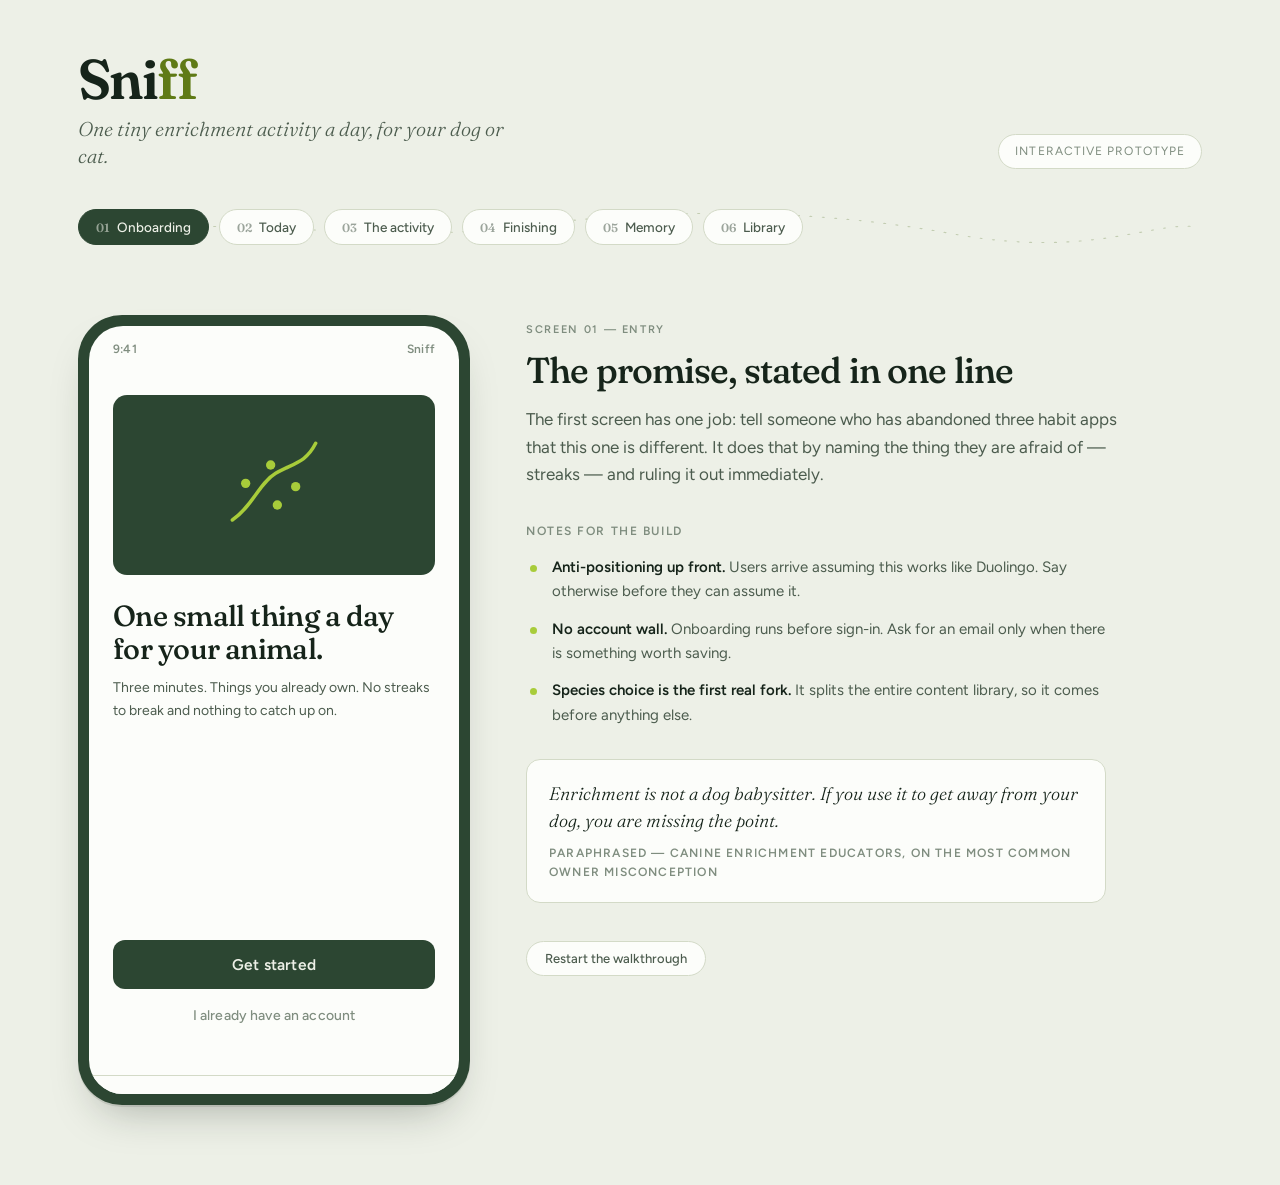
==== sniff-prototype.html @ e91b2e1d "Add product brief and interactive prototype" ====
<!DOCTYPE html>
<html lang="en">
<head>
<meta charset="utf-8">
<meta name="viewport" content="width=device-width, initial-scale=1">
<title>Sniff — interactive prototype</title>
<link rel="preconnect" href="https://fonts.googleapis.com">
<link rel="preconnect" href="https://fonts.gstatic.com" crossorigin>
<link href="https://fonts.googleapis.com/css2?family=Fraunces:opsz,wght@9..144,300..700&family=Figtree:wght@400;500;600&display=swap" rel="stylesheet">
<style>
:root{
  --paper:#EDF0E7;
  --paper-deep:#E3E8D9;
  --card:#FCFDFA;
  --ink:#16241A;
  --ink-soft:#4C5C4E;
  --ink-faint:#7F8D7F;
  --line:#D3DAC7;
  --moss:#2C4632;
  --grass:#A8CC3A;
  --grass-deep:#5F7A16;
  --ochre:#E0A03A;
  --ochre-pale:#F7ECD4;
  --ochre-deep:#7A5410;
  --clay:#C4643C;
  --r:14px;
  --display:"Fraunces",Georgia,"Times New Roman",serif;
  --body:"Figtree",-apple-system,BlinkMacSystemFont,"Segoe UI",system-ui,sans-serif;
}
*{box-sizing:border-box;margin:0;padding:0}
html{-webkit-text-size-adjust:100%}
body{
  background:var(--paper);
  color:var(--ink);
  font-family:var(--body);
  font-size:16px;
  line-height:1.6;
  -webkit-font-smoothing:antialiased;
}
:focus-visible{outline:2px solid var(--grass-deep);outline-offset:3px;border-radius:4px}
button{font-family:inherit;font-size:inherit;color:inherit;border:none;background:none;cursor:pointer}
input{font-family:inherit;font-size:inherit;color:inherit}
.wrap{max-width:1180px;margin:0 auto;padding:0 28px}

/* ---------- masthead ---------- */
.mast{padding:52px 0 30px}
.mast-row{display:flex;align-items:flex-end;justify-content:space-between;gap:32px;flex-wrap:wrap}
.brand{font-family:var(--display);font-size:56px;font-weight:600;letter-spacing:-.028em;line-height:.95;font-variation-settings:"SOFT" 60,"WONK" 1}
.brand em{font-style:normal;color:var(--grass-deep)}
.tag{font-family:var(--display);font-size:20px;font-weight:300;font-style:italic;color:var(--ink-soft);margin-top:10px;max-width:34ch;line-height:1.35}
.stamp{border:1px solid var(--line);border-radius:999px;padding:7px 16px;font-size:12px;letter-spacing:.09em;text-transform:uppercase;color:var(--ink-faint);white-space:nowrap;background:var(--card)}

/* ---------- scent trail nav ---------- */
.trail{position:relative;margin:34px 0 40px;padding-top:6px}
.trail-svg{position:absolute;inset:0;width:100%;height:100%;pointer-events:none;overflow:visible}
.trail-btns{position:relative;display:flex;gap:10px;flex-wrap:wrap}
.tbtn{
  background:var(--card);border:1px solid var(--line);border-radius:999px;
  padding:9px 17px;font-size:13.5px;font-weight:500;color:var(--ink-soft);
  transition:background .16s,border-color .16s,color .16s;
}
.tbtn:hover{border-color:var(--grass-deep);color:var(--ink)}
.tbtn[aria-current="true"]{background:var(--moss);border-color:var(--moss);color:var(--paper)}
.tbtn span{font-family:var(--display);font-size:12px;opacity:.55;margin-right:7px;font-weight:600}

/* ---------- stage ---------- */
.stage{display:grid;grid-template-columns:392px minmax(0,1fr);gap:56px;align-items:start;padding-bottom:80px}

/* ---------- phone ---------- */
.phone-col{position:sticky;top:28px}
.phone{
  width:392px;height:790px;background:var(--moss);border-radius:44px;padding:11px;
  box-shadow:0 2px 0 rgba(22,36,26,.10),0 22px 44px -20px rgba(22,36,26,.34);
}
.glass{
  width:100%;height:100%;background:var(--card);border-radius:34px;overflow:hidden;
  display:flex;flex-direction:column;position:relative;
}
.status{
  flex:0 0 auto;display:flex;justify-content:space-between;align-items:center;
  padding:14px 24px 4px;font-size:12px;font-weight:600;color:var(--ink-faint);letter-spacing:.02em;
}
.screen{flex:1 1 auto;overflow-y:auto;overflow-x:hidden;display:flex;flex-direction:column;padding:12px 24px 20px}
.screen::-webkit-scrollbar{width:0}
.nav{
  flex:0 0 auto;display:flex;border-top:1px solid var(--line);background:var(--card);
  padding:9px 10px calc(9px + env(safe-area-inset-bottom));
}
.nav button{flex:1;display:flex;flex-direction:column;align-items:center;gap:4px;padding:5px 0;font-size:10.5px;font-weight:500;color:var(--ink-faint);letter-spacing:.02em}
.nav button[aria-current="true"]{color:var(--ink)}
.nav svg{width:21px;height:21px;stroke:currentColor;fill:none;stroke-width:1.6;stroke-linecap:round;stroke-linejoin:round}

/* ---------- in-app type ---------- */
.eyebrow{font-size:10.5px;letter-spacing:.15em;text-transform:uppercase;color:var(--ink-faint);font-weight:600}
.h-lg{font-family:var(--display);font-size:29px;font-weight:500;letter-spacing:-.02em;line-height:1.14;font-variation-settings:"SOFT" 50,"WONK" 1}
.h-md{font-family:var(--display);font-size:23px;font-weight:500;letter-spacing:-.015em;line-height:1.2;font-variation-settings:"SOFT" 50}
.body-sm{font-size:14px;line-height:1.62;color:var(--ink-soft)}
.body-xs{font-size:12.5px;line-height:1.55;color:var(--ink-faint)}

/* ---------- controls ---------- */
.btn{
  display:block;width:100%;text-align:center;background:var(--moss);color:var(--paper);
  border-radius:12px;padding:15px;font-size:15.5px;font-weight:600;letter-spacing:.01em;
  transition:transform .1s,opacity .16s;
}
.btn:hover{opacity:.9}
.btn:active{transform:scale(.985)}
.btn.ghost{background:transparent;color:var(--ink-faint);font-weight:500;font-size:14px;padding:11px}
.btn.ghost:hover{color:var(--ink)}
.btn:disabled{opacity:.32;cursor:not-allowed}
.btn.line{background:transparent;color:var(--ink);border:1px solid var(--line);font-weight:500}

.chip{
  border:1px solid var(--line);background:var(--card);border-radius:11px;
  padding:11px 14px;font-size:14px;font-weight:500;text-align:left;transition:all .14s;
}
.chip:hover{border-color:var(--ink-faint)}
.chip[aria-pressed="true"]{background:var(--moss);border-color:var(--moss);color:var(--paper)}
.chip.sm{padding:7px 13px;font-size:12.5px;border-radius:999px}
.grid2{display:grid;grid-template-columns:1fr 1fr;gap:9px}
.flow{display:flex;flex-wrap:wrap;gap:7px}
.field{
  width:100%;border:1px solid var(--line);background:var(--card);border-radius:11px;
  padding:14px;font-size:16px;font-weight:500;
}
.field:focus{outline:none;border-color:var(--grass-deep)}
.spacer{flex:1 1 auto;min-height:16px}

/* ---------- activity card ---------- */
.act-art{
  height:150px;border-radius:var(--r);display:flex;align-items:center;justify-content:center;
  background:var(--paper-deep);position:relative;overflow:hidden;
}
.act-art svg{width:96px;height:96px}
.mark{stroke:var(--grass-deep);fill:none;stroke-width:2.1;stroke-linecap:round;stroke-linejoin:round}
.mark-fill{fill:var(--grass-deep);stroke:none}
.meta{display:flex;flex-wrap:wrap;gap:6px}
.pill{
  font-size:11.5px;font-weight:500;padding:4px 10px;border-radius:999px;
  background:var(--paper-deep);color:var(--ink-soft);
}
.why{
  background:var(--ochre-pale);border-radius:12px;padding:13px 15px;
}
.why .eyebrow{color:var(--ochre-deep)}
.why p{font-size:13.5px;line-height:1.58;color:var(--ochre-deep);margin-top:5px}
.step{display:flex;gap:12px;align-items:flex-start}
.step-n{
  flex:0 0 auto;width:22px;height:22px;border-radius:50%;background:var(--paper-deep);
  font-size:11.5px;font-weight:600;display:flex;align-items:center;justify-content:center;
  color:var(--ink-soft);margin-top:1px;
}
.step p{font-size:14px;line-height:1.55}
.safety{display:flex;gap:9px;align-items:flex-start;font-size:12.5px;line-height:1.5;color:var(--clay)}
.safety svg{flex:0 0 auto;width:15px;height:15px;stroke:currentColor;fill:none;stroke-width:1.8;margin-top:3px}

/* ---------- pet header ---------- */
.pet-row{display:flex;align-items:center;gap:10px}
.avatar{
  width:34px;height:34px;border-radius:50%;background:var(--grass);
  display:flex;align-items:center;justify-content:center;
  font-family:var(--display);font-size:16px;font-weight:600;color:var(--moss);
}

/* ---------- memory scrapbook ---------- */
.book{display:grid;grid-template-columns:repeat(3,1fr);gap:9px}
.snap{
  aspect-ratio:1;border-radius:9px;padding:9px;display:flex;flex-direction:column;
  justify-content:space-between;background:var(--paper-deep);
}
.snap svg{width:26px;height:26px}
.snap .d{font-size:10px;font-weight:600;color:var(--ink-soft);letter-spacing:.02em}
.snap.photo{background:var(--grass);}
.snap.photo .d{color:var(--moss)}
.snap.photo .mark{stroke:var(--moss)}
.snap.photo .mark-fill{fill:var(--moss)}
.stat-row{display:flex;gap:9px}
.stat{flex:1;background:var(--paper-deep);border-radius:11px;padding:11px 13px}
.stat b{display:block;font-family:var(--display);font-size:25px;font-weight:600;line-height:1.1;letter-spacing:-.02em}
.stat span{font-size:11px;color:var(--ink-faint);font-weight:500}
.note{
  border-left:2px solid var(--grass);padding-left:12px;font-size:12.5px;
  line-height:1.55;color:var(--ink-faint);
}

/* ---------- library rows ---------- */
.row{display:flex;gap:12px;align-items:center;padding:11px 0;border-bottom:1px solid var(--line);width:100%;text-align:left}
.row:last-child{border-bottom:none}
.row-art{flex:0 0 auto;width:46px;height:46px;border-radius:10px;background:var(--paper-deep);display:flex;align-items:center;justify-content:center}
.row-art svg{width:26px;height:26px}
.row-b{min-width:0;flex:1}
.row-b p{font-size:14.5px;font-weight:500;line-height:1.3}
.row-b span{font-size:11.5px;color:var(--ink-faint)}
.heart{flex:0 0 auto;width:17px;height:17px;stroke:var(--ink-faint);fill:none;stroke-width:1.7}
.heart.on{stroke:var(--clay);fill:var(--clay)}

/* ---------- reaction ---------- */
.react{display:grid;grid-template-columns:1fr 1fr;gap:9px}
.react button{
  border:1px solid var(--line);border-radius:12px;padding:15px 10px;background:var(--card);
  font-size:13.5px;font-weight:500;transition:all .14s;
}
.react button:hover{border-color:var(--ink-faint)}
.photo-slot{
  height:118px;border:1px dashed var(--line);border-radius:12px;display:flex;
  flex-direction:column;align-items:center;justify-content:center;gap:6px;width:100%;
  color:var(--ink-faint);font-size:13px;font-weight:500;transition:all .14s;
}
.photo-slot:hover{border-color:var(--grass-deep);color:var(--ink-soft)}
.photo-slot.filled{background:var(--grass);border:none;color:var(--moss)}
.photo-slot svg{width:22px;height:22px;stroke:currentColor;fill:none;stroke-width:1.6}

/* ---------- annotation panel ---------- */
.panel{padding-top:6px}
.panel-kicker{font-size:11px;letter-spacing:.15em;text-transform:uppercase;color:var(--ink-faint);font-weight:600}
.panel h2{font-family:var(--display);font-size:36px;font-weight:500;letter-spacing:-.024em;line-height:1.1;margin:12px 0 16px;font-variation-settings:"SOFT" 50,"WONK" 1}
.panel .lede{font-size:17px;line-height:1.6;color:var(--ink-soft);max-width:56ch}
.panel h3{font-size:12px;letter-spacing:.13em;text-transform:uppercase;color:var(--ink-faint);font-weight:600;margin:34px 0 14px}
.pnotes{list-style:none;max-width:58ch}
.pnotes li{position:relative;padding-left:26px;margin-bottom:13px;font-size:15px;line-height:1.62;color:var(--ink-soft)}
.pnotes li::before{
  content:"";position:absolute;left:4px;top:10px;width:7px;height:7px;
  border-radius:50%;background:var(--grass);
}
.pnotes li b{font-weight:600;color:var(--ink)}
.callout{
  background:var(--card);border:1px solid var(--line);border-radius:var(--r);
  padding:20px 22px;margin-top:32px;max-width:58ch;
}
.callout p{font-family:var(--display);font-size:18px;font-weight:300;font-style:italic;line-height:1.5;color:var(--ink)}
.callout cite{display:block;margin-top:10px;font-family:var(--body);font-style:normal;font-size:12px;letter-spacing:.1em;text-transform:uppercase;color:var(--ink-faint);font-weight:600}
.reset{margin-top:38px}
.reset button{border:1px solid var(--line);border-radius:999px;padding:9px 18px;font-size:13px;font-weight:500;color:var(--ink-soft);background:var(--card)}
.reset button:hover{border-color:var(--ink-faint);color:var(--ink)}

@media (max-width:980px){
  .stage{grid-template-columns:1fr;gap:44px}
  .phone-col{position:static;display:flex;justify-content:center}
  .brand{font-size:44px}
  .panel h2{font-size:29px}
}
@media (max-width:440px){
  .wrap{padding:0 16px}
  .phone{width:100%;max-width:392px;height:740px}
}
@media (prefers-reduced-motion:reduce){
  *{transition:none!important;animation:none!important}
}
</style>
</head>
<body>

<div class="wrap">

  <header class="mast">
    <div class="mast-row">
      <div>
        <div class="brand">Sni<em>ff</em></div>
        <p class="tag">One tiny enrichment activity a day, for your dog or cat.</p>
      </div>
      <div class="stamp">Interactive prototype</div>
    </div>

    <nav class="trail" aria-label="Walkthrough sections">
      <svg class="trail-svg" viewBox="0 0 900 60" preserveAspectRatio="none" aria-hidden="true">
        <path d="M10 46 C 130 12, 230 62, 350 34 S 590 8, 700 44 S 860 26, 895 34"
              fill="none" stroke="#C3CDB2" stroke-width="1.6" stroke-linecap="round" stroke-dasharray="1 9"/>
      </svg>
      <div class="trail-btns" id="trail"></div>
    </nav>
  </header>

  <div class="stage">

    <div class="phone-col">
      <div class="phone">
        <div class="glass">
          <div class="status">
            <span>9:41</span>
            <span id="statusRight">Sniff</span>
          </div>
          <div class="screen" id="screen"></div>
          <div class="nav" id="navbar" hidden></div>
        </div>
      </div>
    </div>

    <div class="panel">
      <div class="panel-kicker" id="pKicker">Screen</div>
      <h2 id="pTitle">Loading</h2>
      <p class="lede" id="pLede"></p>
      <h3>Notes for the build</h3>
      <ul class="pnotes" id="pNotes"></ul>
      <div class="callout" id="pQuote" hidden>
        <p id="pQuoteText"></p>
        <cite id="pQuoteCite"></cite>
      </div>
      <div class="reset">
        <button onclick="hardReset()">Restart the walkthrough</button>
      </div>
    </div>

  </div>
</div>

<script>
/* ============ category marks ============ */
const MARKS = {
  foraging:'<circle cx="16" cy="30" r="2.6" class="mark-fill"/><circle cx="30" cy="20" r="2.6" class="mark-fill"/><circle cx="45" cy="33" r="2.6" class="mark-fill"/><circle cx="34" cy="44" r="2.6" class="mark-fill"/><path d="M8 52 C 20 44, 24 32, 34 26 S 52 20, 56 10" class="mark"/>',
  cognitive:'<rect x="10" y="10" width="14" height="14" rx="2.5" class="mark"/><rect x="26" y="10" width="14" height="14" rx="2.5" class="mark"/><rect x="42" y="10" width="14" height="14" rx="2.5" class="mark"/><rect x="10" y="26" width="14" height="14" rx="2.5" class="mark"/><rect x="26" y="26" width="14" height="14" rx="2.5" class="mark-fill"/><rect x="42" y="26" width="14" height="14" rx="2.5" class="mark"/><rect x="10" y="42" width="14" height="14" rx="2.5" class="mark"/><rect x="26" y="42" width="14" height="14" rx="2.5" class="mark"/><rect x="42" y="42" width="14" height="14" rx="2.5" class="mark"/>',
  sensory:'<circle cx="33" cy="33" r="3.4" class="mark-fill"/><path d="M33 21 A 12 12 0 0 1 33 45" class="mark"/><path d="M33 13 A 20 20 0 0 1 33 53" class="mark"/><path d="M33 5 A 28 28 0 0 1 33 61" class="mark"/>',
  physical:'<path d="M8 42 L 20 22 L 30 38 L 42 16 L 52 34 L 60 24" class="mark"/><circle cx="20" cy="22" r="3" class="mark-fill"/><circle cx="42" cy="16" r="3" class="mark-fill"/>',
  passive:'<path d="M14 40 A 20 20 0 0 1 54 40" class="mark"/><path d="M22 48 A 12 12 0 0 1 46 48" class="mark"/><path d="M8 56 L 60 56" class="mark"/>',
  social:'<circle cx="25" cy="33" r="15" class="mark"/><circle cx="43" cy="33" r="15" class="mark"/><circle cx="34" cy="33" r="3.2" class="mark-fill"/>'
};
const CATNAME = {foraging:'Foraging',cognitive:'Cognitive',sensory:'Sensory',physical:'Physical',passive:'Calming',social:'Social'};
function mark(cat,cls){return '<svg viewBox="0 0 66 66" aria-hidden="true" class="'+(cls||'')+'">'+MARKS[cat]+'</svg>';}

/* ============ content library ============ */
const LIB = [
  /* ---- dog ---- */
  {id:'d1',sp:'dog',t:'Towel burrito',cat:'foraging',tier:1,min:3,mat:['A hand towel','Her kibble'],
   desc:'A rolled-up towel hides her dinner. She unrolls it with her nose.',
   why:'Unrolling and sniffing satisfies the scavenging instinct that a food bowl skips entirely. Nose work is genuinely tiring — a few minutes of it does more than a longer walk.',
   steps:['Lay a hand towel flat on the floor.','Scatter a handful of kibble across it.','Roll the towel up loosely, like a burrito.','Hand it over and let her work it out.'],
   safe:'Stay in the room — some dogs try to eat fabric.'},
  {id:'d2',sp:'dog',t:'Scatter feed',cat:'foraging',tier:1,min:2,mat:['Her kibble'],
   desc:'Instead of a bowl, throw the meal across the grass or a rug.',
   why:'Turns a ten-second meal into five minutes of foraging. The easiest possible entry point — it costs you nothing and changes nothing except the container.',
   steps:['Take her usual portion of kibble.','Toss it in a wide arc across grass or a textured rug.','Let her find every piece at her own pace.'],
   safe:null},
  {id:'d3',sp:'dog',t:'Three cups',cat:'cognitive',tier:1,min:4,mat:['3 cups or bowls','A few treats'],
   desc:'Classic shell game. She has to work out which cup is hiding the treat.',
   why:'Problem-solving with an obvious payoff. Builds confidence quickly because the success rate is high, which matters more than difficulty early on.',
   steps:['Line up three cups upside down while she watches.','Put a treat under one of them.','Let her go find it.','Once she gets it, shuffle the cups before releasing her.'],
   safe:null},
  {id:'d4',sp:'dog',t:'Muffin tin puzzle',cat:'cognitive',tier:2,min:5,mat:['Muffin tin','Tennis balls or rolled socks','Treats'],
   desc:'Treats in the cups, balls on top. She has to move the balls to get the food.',
   why:'Two problems stacked: find which cups have food, then figure out how to move the cover. A genuine step up from the three-cup game.',
   steps:['Drop a treat into a few of the muffin cups — not all of them.','Cover every cup with a tennis ball or a rolled sock.','Set it on the floor and step back.','Let her nose or paw the balls out.'],
   safe:'Use balls too big to swallow, and take the tin away when she is done.'},
  {id:'d5',sp:'dog',t:'Toilet roll parcels',cat:'foraging',tier:2,min:3,mat:['Cardboard tubes','Her kibble'],
   desc:'Kibble inside a tube with the ends folded shut. She has to open it.',
   why:'Licensed destruction. Shredding is a natural behaviour, and giving her something she is allowed to tear apart takes the pressure off your furniture.',
   steps:['Drop a few pieces of kibble into an empty cardboard tube.','Fold both ends closed.','Make two or three of these and scatter them.','Let her shred. Pick up the pieces afterwards.'],
   safe:'Supervise closely and remove cardboard she tries to swallow.'},
  {id:'d6',sp:'dog',t:'Find it',cat:'cognitive',tier:2,min:5,mat:['A few treats'],
   desc:'Hide treats around one room and send her looking.',
   why:'A searching game she can play anywhere for the rest of her life. It also gives you a useful cue for redirecting her attention when you need it.',
   steps:['Say "find it" and toss a treat where she can see it land.','Praise when she gets it. Repeat until she knows the phrase.','Now hide one while she is not watching.','Send her with "find it" and let her use her nose.'],
   safe:null},
  {id:'d7',sp:'dog',t:'Frozen lick mat',cat:'passive',tier:1,min:3,mat:['Lick mat or a flat plate','Plain yoghurt or peanut butter'],
   desc:'Spread, freeze, hand over. Slow licking settles a wound-up dog.',
   why:'Licking is a self-soothing behaviour — it lowers arousal rather than raising it. This is the one to reach for after a stimulating day, or before you need her to settle.',
   steps:['Spread a thin layer of plain yoghurt or peanut butter across a lick mat.','Freeze for at least an hour.','Give it to her somewhere she likes to lie down.','Let her work at it until it is clean.'],
   safe:'Check the peanut butter has no xylitol — it is toxic to dogs.'},
  {id:'d8',sp:'dog',t:'Sniff-led walk',cat:'sensory',tier:1,min:15,mat:['Her lead'],
   desc:'Same walk, except she picks where you stop and for how long.',
   why:'A normal walk is your route at your pace. Letting her lead turns it into an information-gathering exercise, which is what her nose is actually for.',
   steps:['Head out on a familiar route with a loose lead.','When she stops to sniff, stop with her.','Wait until she is finished. Do not hurry her along.','Cover less ground than usual. That is the point.'],
   safe:null},
  {id:'d9',sp:'dog',t:'Box tunnel',cat:'physical',tier:3,min:10,mat:['Cardboard boxes','A few treats'],
   desc:'Build a short tunnel or obstacle run out of boxes and chairs.',
   why:'Novel physical shapes ask her to think about where her body is — useful coordination work, and a good rainy-day substitute for a long walk.',
   steps:['Open both ends of two or three boxes and line them up.','Add a chair to duck under or a cushion to step over.','Toss a treat through and encourage her to follow it.','Rearrange the layout and go again.'],
   safe:'Keep the run low and flat. Skip it for senior dogs or any joint issues.'},
  {id:'d10',sp:'dog',t:'Spin both ways',cat:'physical',tier:2,min:3,mat:['A few treats'],
   desc:'Teach a spin clockwise, then an anticlockwise twist.',
   why:'Curving the spine both directions is quietly good for long-term mobility. Works at any age — a senior dog spinning slowly gets the same benefit.',
   steps:['Hold a treat at her nose and lead it in a slow circle.','Mark and reward the moment she completes the turn.','Name it "spin". Practise three or four times.','Now teach the other direction and call it "twist".'],
   safe:null},
  {id:'d11',sp:'dog',t:'Herb patch',cat:'sensory',tier:2,min:5,mat:['Dried rosemary, lavender or mint'],
   desc:'Rub safe herbs onto rocks or furniture legs and let her investigate.',
   why:'New smells in a familiar place. Her environment stops being fully mapped, which is more interesting to a dog than almost anything you can buy.',
   steps:['Take a pinch of dried rosemary, lavender or mint.','Rub it onto two or three surfaces at nose height.','Bring her in and say nothing.','Let her find them in her own time.'],
   safe:'Use dried culinary herbs only. Essential oils are not safe for this.'},

  /* ---- cat ---- */
  {id:'c1',sp:'cat',t:'Bandana roll',cat:'foraging',tier:1,min:3,mat:['A cloth or bandana','Treats or kibble'],
   desc:'Treats rolled up in a cloth. He has to work the fabric open.',
   why:'Cats forage too — the instinct is just quieter than a dog\'s. Rolling food into fabric turns eating into a short problem worth solving.',
   steps:['Lay a bandana or tea towel flat.','Scatter treats or kibble down the middle.','Roll it up loosely and set it down where he can see.','Let him paw and nose it open.'],
   safe:null},
  {id:'c2',sp:'cat',t:'Paper bag hideout',cat:'passive',tier:1,min:2,mat:['A paper grocery bag'],
   desc:'Open a paper bag on its side and leave it somewhere quiet.',
   why:'Even a cat who never uses it benefits from knowing a hiding place exists. Available cover lowers baseline stress, which is why shelters use it as standard practice.',
   steps:['Take the handles off a paper grocery bag.','Open it out and lay it on its side.','Put it somewhere quiet with a clear view of the room.','Walk away and leave it alone.'],
   safe:'Paper only — plastic bags and handles are a strangulation risk.'},
  {id:'c3',sp:'cat',t:'Bathtub ping pong',cat:'physical',tier:1,min:5,mat:['2–3 ping pong balls'],
   desc:'Drop a few balls in an empty bathtub. The walls keep the game going.',
   why:'The curved sides send the balls back, so the toy chases him as much as he chases it. Sustained movement without you having to be involved.',
   steps:['Make sure the tub is dry.','Drop in two or three ping pong balls.','Let him in and stay nearby to watch.','Leave the balls in for later if he likes it.'],
   safe:null},
  {id:'c4',sp:'cat',t:'Five station hunt',cat:'foraging',tier:2,min:5,mat:['His kibble','5 small saucers or lids'],
   desc:'Split his meal across five spots around the house instead of one bowl.',
   why:'Cats are built to hunt several small meals a day, not eat one large one from a fixed location. Spreading the food out is closer to how they are wired to eat.',
   steps:['Divide his usual portion into five small piles.','Place them in five different spots — some raised, some low.','Vary the locations day to day.','Let him find them across the evening.'],
   safe:'Skip in multi-cat homes where food guarding is an issue.'},
  {id:'c5',sp:'cat',t:'Tube wheel',cat:'physical',tier:2,min:5,mat:['A cardboard tube','Scissors'],
   desc:'Cut a fringe into both ends of a tube so it rolls unpredictably.',
   why:'The fringed ends make it wobble and change direction, which reads as prey behaviour. Unpredictable movement holds a cat\'s attention far longer than a steady roll.',
   steps:['Cut a shallow fringe around both ends of a cardboard tube.','Fold the fringe back so it forms two small wheels.','Roll it across a hard floor.','Drop a treat inside to raise the stakes.'],
   safe:null},
  {id:'c6',sp:'cat',t:'Full hunt sequence',cat:'physical',tier:2,min:6,mat:['A wand toy','One treat'],
   desc:'Stalk, chase, pounce, then a treat to finish the cycle properly.',
   why:'A hunt that never ends in a catch leaves a cat wound up rather than satisfied. Finishing with a treat completes the sequence and is why this settles him afterwards.',
   steps:['Drag the wand toy along the floor, away from him — never toward him.','Let him stalk it. Pause so he can plan.','Let him catch it properly at least twice.','Finish by giving him a treat, then put the toy away.'],
   safe:'Put wand toys away between sessions — the string is a swallowing risk.'},
  {id:'c7',sp:'cat',t:'Box castle',cat:'cognitive',tier:3,min:15,mat:['Several cardboard boxes','Scissors'],
   desc:'Build a small structure with tunnels, doorways and a lookout.',
   why:'Cats read a room in three dimensions. Adding height and hiding places changes the whole map of a space he thought he had memorised.',
   steps:['Gather three or four boxes of different sizes.','Cut doorways so they connect into a run.','Stack one on top to make a lookout.','Leave it alone and let him discover it.'],
   safe:'Remove staples and tape. Make sure the stack cannot topple.'},
  {id:'c8',sp:'cat',t:'Window session',cat:'sensory',tier:1,min:10,mat:['A window'],
   desc:'Clear a sill, sit with him, and let him watch the outside for ten minutes.',
   why:'Watching birds and movement is real sensory work, not idleness. Doing it alongside him also counts as social enrichment, which indoor cats get less of than owners assume.',
   steps:['Clear a sill or pull a chair to a window.','Sit with him without talking or handling him.','Let him watch for as long as he wants.','Repeat at the same time of day so he starts expecting it.'],
   safe:null},
  {id:'c9',sp:'cat',t:'Scent cloth',cat:'sensory',tier:2,min:3,mat:['A clean cloth'],
   desc:'Bring an outside smell indoors on a cloth and leave it out.',
   why:'An indoor cat\'s scent world barely changes. One unfamiliar smell is a genuine event, and a low-effort way to make a familiar room interesting again.',
   steps:['Rub a clean cloth on a fence post, tree or doorstep outside.','Bring it in and leave it on the floor.','Say nothing and let him find it.','Swap it for a fresh one in a few days.'],
   safe:'Avoid anywhere unknown animals may have been if he is unvaccinated.'}
];

/* ============ state ============ */
const SEED = [
  {id:'s1',cat:'foraging',d:'Nov 18',photo:true},{id:'s2',cat:'passive',d:'Nov 17',photo:true},
  {id:'s3',cat:'cognitive',d:'Nov 16',photo:false},{id:'s4',cat:'sensory',d:'Nov 14',photo:true},
  {id:'s5',cat:'foraging',d:'Nov 13',photo:true},{id:'s6',cat:'physical',d:'Nov 12',photo:false},
  {id:'s7',cat:'foraging',d:'Nov 11',photo:true},{id:'s8',cat:'passive',d:'Nov 10',photo:true},
  {id:'s9',cat:'sensory',d:'Nov 9',photo:false}
];
let S = {};
function hardReset(){
  S = {screen:'welcome',sp:null,name:'',age:null,size:null,energy:null,
       limits:[],mats:[],act:null,swaps:0,sessions:SEED.slice(),
       done:null,photo:false,reaction:null,favs:['d1','d4'],filter:'all'};
  render();
  window.scrollTo({top:0,behavior:'smooth'});
}

/* ============ selection logic ============ */
function pool(){
  const sp = S.sp || 'dog';
  return LIB.filter(a=>a.sp===sp);
}
function pick(){
  const p = pool();
  const recent = S.sessions.slice(0,3).map(x=>x.id);
  const ok = p.filter(a=>!recent.includes(a.id) && a.tier<=(S.energy==='high'?3:2));
  const list = ok.length?ok:p;
  return list[S.swaps % list.length];
}
function petName(){return S.name.trim() || (S.sp==='cat'?'Milo':'Luna');}
function initial(){return petName().charAt(0).toUpperCase();}

/* ============ walkthrough nav ============ */
const TRAIL = [
  {k:'ob',n:'01',l:'Onboarding',s:'welcome'},
  {k:'today',n:'02',l:'Today',s:'today'},
  {k:'detail',n:'03',l:'The activity',s:'detail'},
  {k:'done',n:'04',l:'Finishing',s:'done'},
  {k:'memory',n:'05',l:'Memory',s:'memory'},
  {k:'library',n:'06',l:'Library',s:'library'}
];
function trailKey(){
  if(['welcome','ob1','ob2','ob3','ob4'].includes(S.screen))return 'ob';
  if(S.screen==='detail')return 'detail';
  if(S.screen==='done'||S.screen==='reacted')return 'done';
  if(S.screen==='memory')return 'memory';
  if(S.screen==='library')return 'library';
  return 'today';
}
function jump(t){
  if(t.s!=='welcome' && !S.sp){S.sp='dog';S.name='Luna';S.energy='medium';S.mats=['Kibble','Towels','Cardboard','Treats'];}
  if(t.s==='detail'||t.s==='done'){S.act=S.act||pick();}
  S.screen=t.s;render();
}

/* ============ panel copy ============ */
const PANEL = {
  welcome:{k:'Screen 01 — entry',t:'The promise, stated in one line',
    l:'The first screen has one job: tell someone who has abandoned three habit apps that this one is different. It does that by naming the thing they are afraid of — streaks — and ruling it out immediately.',
    n:['<b>Anti-positioning up front.</b> Users arrive assuming this works like Duolingo. Say otherwise before they can assume it.',
       '<b>No account wall.</b> Onboarding runs before sign-in. Ask for an email only when there is something worth saving.',
       '<b>Species choice is the first real fork.</b> It splits the entire content library, so it comes before anything else.'],
    q:['Enrichment is not a dog babysitter. If you use it to get away from your dog, you are missing the point.','Paraphrased — canine enrichment educators, on the most common owner misconception']},
  ob1:{k:'Screen 01 — onboarding',t:'Dog or cat, and nothing else yet',
    l:'One question per screen. Every question has to earn its place by changing what gets recommended — if an answer does not alter the output, cut the question.',
    n:['<b>Cat is not an afterthought.</b> The cat library is written by a feline behaviour consultant, not translated from the dog one. Cat enrichment follows the hunt sequence and leans on scent and environment.',
       '<b>Cat is also the marketing wedge.</b> Dog is the bigger market; cat is the emptier one. Content and paid acquisition should lead with cats.',
       '<b>Target: under three minutes end to end.</b> Six screens maximum.']},
  ob2:{k:'Screen 02 — onboarding',t:'Who the pet actually is',
    l:'Name, age band and size band. The name matters more than it looks — every notification from here on says "Today for Luna", not "Today\'s activity", and that difference shows up in open rates.',
    n:['<b>Bands, not exact figures.</b> Nobody wants to type a birth date. Bands are enough to filter age-inappropriate activities.',
       '<b>Size gates real things.</b> Box tunnels and certain puzzle feeders are not suitable at both ends of the size range.',
       '<b>Multi-pet households get separate profiles</b> — but the daily card still shows one pet at a time. Two activities at once breaks the core promise.']},
  ob3:{k:'Screen 03 — onboarding',t:'Energy, and the things to avoid',
    l:'Energy level sets the ceiling on intensity. The limitations list is the safety-critical field in the entire product — it is the difference between a good recommendation and an injured animal.',
    n:['<b>Limitations are hard filters, never soft weights.</b> A mobility-limited dog must never be shown a box tunnel, regardless of how well it scores otherwise.',
       '<b>Start everyone at tier one anyway.</b> Even a high-energy dog gets the easiest activities for the first week. Earning trust beats matching capability.',
       '<b>Behaviour problems get their own path.</b> An optional branch here — chewing, barking, night activity, litter box issues — biases early recommendations and routes serious cases toward a professional.']},
  ob4:{k:'Screen 04 — onboarding',t:'What is already in the house',
    l:'This is the screen that makes the product work. Recommending a snuffle mat to someone who does not own one produces guilt, not enrichment. Everything suggested has to be doable in the next ten minutes.',
    n:['<b>The default activity never requires a purchase.</b> Towels, boxes, cups, muffin tins, cardboard tubes, and the food the pet already eats.',
       '<b>Purchasable tools are optional upgrades</b>, surfaced only once someone is consistently doing the free versions.',
       '<b>Re-ask this occasionally.</b> Households acquire lick mats. A quiet prompt every few months keeps the filter accurate.']},
  today:{k:'Screen 05 — the core loop',t:'One activity. That is the whole screen.',
    l:'Everything the product believes is visible here. One thing, chosen for you, small enough to say yes to. The only decision left is whether to do it — and if the answer is no, swapping is free.',
    n:['<b>No streak counter anywhere.</b> Not a chain, not a percentage, not a red anything. This is the single most important differentiator and it has to be visible, not just true in the database.',
       '<b>Swapping is a success, not a defection.</b> Let people cycle three or four times without friction. Someone who swaps until they find something they will actually do has been served well.',
       '<b>Materials are on the card, not buried.</b> "3 min · needs a towel" is enough for the decision. The detail screen is for after they have already said yes.',
       '<b>Skips are signal.</b> A mild down-weight, never a suppression, and never anything the user is told off about.']},
  detail:{k:'Screen 06 — the core loop',t:'Steps, and why any of this matters',
    l:'Four steps, written for someone holding a phone in one hand. Then the part almost nobody else publishes: which instinct this satisfies and why it works.',
    n:['<b>"Why this works" is the retention feature.</b> Owners who understand the mechanism keep going. Owners following instructions stop after a fortnight.',
       '<b>Steps are imperative and single-action.</b> One thing per line, no compound instructions, no paragraph anyone has to parse while a dog is jumping on them.',
       '<b>Safety notes are structured data, not prose.</b> Supervision requirements, choking risks, xylitol, resource-guarding contraindications — a field on the record, surfaced automatically.',
       '<b>Illustration over video for v1.</b> Cheaper at volume, no streaming cost, and a consistent mark system becomes brand equity rather than looking like stock footage.']},
  done:{k:'Screen 07 — the core loop',t:'A photo, a reaction, and out',
    l:'The completion screen does two jobs: capture the emotional payoff, and collect the only feedback signal the recommendation engine needs. Both in under fifteen seconds.',
    n:['<b>The photo is the retention mechanic.</b> Not the counter. Over months it becomes a record of you and your animal that nobody wants to abandon — which is why it sits behind the paywall.',
       '<b>Four reactions, no free text required.</b> Loved it boosts the category and unlocks the next tier. Too hard drops a tier. Not interested suppresses permanently.',
       '<b>Do not over-celebrate.</b> No confetti, no fanfare. Warm and brief. Over-celebrating a three-minute activity is condescending and it wears out fast.',
       '<b>Rest is part of the programme.</b> After a high-arousal activity, tomorrow biases toward something calming. The product should model good practice, not just maximise engagement.']},
  memory:{k:'Screen 08 — looking back',t:'A scrapbook, not a dashboard',
    l:'Cumulative counts only. Forty-two activities this year, never eleven days in a row. The gaps in the grid are not marked as failures because they are not failures.',
    n:['<b>Track cumulative internally too.</b> If the team measures streaks in the analytics, streaks will end up in the product within a year. Do not start.',
       '<b>Say the anti-streak position out loud.</b> Users burned by other apps assume every tracker punishes them. Telling them plainly is worth the pixels.',
       '<b>Monthly recaps are the organic acquisition channel.</b> A shareable card of your pet\'s month costs nothing to generate and gets posted.',
       '<b>Most loved is derived from reactions</b>, and doubles as a re-engagement surface on a low-energy day.']},
  library:{k:'Screen 09 — the escape hatch',t:'For when today\'s card does not fit',
    l:'It is raining, the pet is off-colour, there are guests, there are four minutes before work. The library exists so that the daily card being wrong does not mean the day is lost.',
    n:['<b>Filter by time and materials first.</b> Category filtering is secondary — nobody opens this thinking "I want cognitive". They think "I have five minutes and a cardboard box".',
       '<b>Saved favourites surface at the top</b> and are exempt from the ten-day repeat rule. A pet that loves one game should get to play it.',
       '<b>Full library access is the main paid unlock</b>, alongside multiple pets and the photo memory grid.',
       '<b>Launch with 200 activities</b>, roughly 120 dog and 80 cat. Enough for six months without meaningful repetition. Scale content spend to observed retention, not to ambition.']}
};

/* ============ render ============ */
function render(){
  const scr = document.getElementById('screen');
  const nav = document.getElementById('navbar');
  const showNav = ['today','detail','done','reacted','memory','library'].includes(S.screen);
  nav.hidden = !showNav;
  if(showNav) nav.innerHTML = navHTML();
  document.getElementById('statusRight').textContent = showNav ? petName() : 'Sniff';
  scr.innerHTML = SCREENS[S.screen]();
  scr.scrollTop = 0;
  renderTrail();
  renderPanel();
}
function renderTrail(){
  const cur = trailKey();
  document.getElementById('trail').innerHTML = TRAIL.map((t,i)=>
    '<button class="tbtn" aria-current="'+(t.k===cur)+'" onclick="jump(TRAIL['+i+'])"><span>'+t.n+'</span>'+t.l+'</button>'
  ).join('');
}
function renderPanel(){
  const key = ['welcome','ob1','ob2','ob3','ob4','today','detail','done','memory','library'].includes(S.screen)?S.screen:(S.screen==='reacted'?'done':'today');
  const p = PANEL[key];
  document.getElementById('pKicker').textContent = p.k;
  document.getElementById('pTitle').textContent = p.t;
  document.getElementById('pLede').textContent = p.l;
  document.getElementById('pNotes').innerHTML = p.n.map(x=>'<li>'+x+'</li>').join('');
  const q = document.getElementById('pQuote');
  if(p.q){q.hidden=false;document.getElementById('pQuoteText').textContent=p.q[0];document.getElementById('pQuoteCite').textContent=p.q[1];}
  else q.hidden=true;
}
function navHTML(){
  const items=[
    ['today','Today','<path d="M4 6h16M4 12h16M4 18h9"/>'],
    ['library','Library','<rect x="4" y="4" width="7" height="7" rx="1.5"/><rect x="13" y="4" width="7" height="7" rx="1.5"/><rect x="4" y="13" width="7" height="7" rx="1.5"/><rect x="13" y="13" width="7" height="7" rx="1.5"/>'],
    ['memory',petName(),'<rect x="3" y="5" width="18" height="14" rx="2"/><circle cx="9" cy="10" r="2"/><path d="M3 16l5-4 4 3 3-2 6 5"/>']
  ];
  const cur = S.screen==='detail'||S.screen==='done'||S.screen==='reacted'?'today':S.screen;
  return items.map(([k,l,d])=>
    '<button aria-current="'+(k===cur)+'" onclick="go(\''+k+'\')"><svg viewBox="0 0 24 24" aria-hidden="true">'+d+'</svg>'+l+'</button>'
  ).join('');
}

/* ============ actions ============ */
function go(s){S.screen=s;render();}
function setSp(v){S.sp=v;S.name='';S.screen='ob2';render();}
function setName(v){S.name=v;}
function setVal(k,v){S[k]=v;render();}
function toggle(k,v){
  const a=S[k];const i=a.indexOf(v);
  if(i>-1)a.splice(i,1);else a.push(v);
  render();
}
function startDay(){S.act=pick();S.screen='today';render();}
function swap(){S.swaps++;S.act=pick();render();}
function openAct(id){if(id){S.act=LIB.find(a=>a.id===id);}S.screen='detail';render();}
function finish(){S.photo=false;S.reaction=null;S.screen='done';render();}
function snap(){S.photo=!S.photo;render();}
function react(r){
  S.reaction=r;
  S.sessions.unshift({id:S.act.id,cat:S.act.cat,d:'Nov 19',photo:S.photo});
  S.screen='reacted';render();
}
function fav(id,e){
  e.stopPropagation();
  const i=S.favs.indexOf(id);
  if(i>-1)S.favs.splice(i,1);else S.favs.push(id);
  render();
}
function setFilter(f){S.filter=f;render();}

/* ============ screens ============ */
const SCREENS = {

welcome:()=>`
  <div style="flex:1;display:flex;flex-direction:column;justify-content:center;gap:24px;padding:20px 0">
    <div class="act-art" style="height:180px;background:var(--moss)">
      <svg viewBox="0 0 66 66" aria-hidden="true" style="width:110px;height:110px">
        <g style="stroke:var(--grass);fill:none;stroke-width:2.1;stroke-linecap:round;stroke-linejoin:round">
          <path d="M8 54 C 20 46, 24 32, 34 26 S 52 20, 58 8"/>
        </g>
        <g style="fill:var(--grass)">
          <circle cx="16" cy="32" r="2.8"/><circle cx="31" cy="21" r="2.8"/>
          <circle cx="46" cy="34" r="2.8"/><circle cx="35" cy="45" r="2.8"/>
        </g>
      </svg>
    </div>
    <div>
      <h1 class="h-lg">One small thing a day for your animal.</h1>
      <p class="body-sm" style="margin-top:12px">Three minutes. Things you already own. No streaks to break and nothing to catch up on.</p>
    </div>
    <div class="spacer"></div>
    <div style="display:flex;flex-direction:column;gap:7px">
      <button class="btn" onclick="go('ob1')">Get started</button>
      <button class="btn ghost" onclick="go('ob1')">I already have an account</button>
    </div>
  </div>`,

ob1:()=>`
  <div style="padding-top:26px">
    <p class="eyebrow">Step 1 of 4</p>
    <h2 class="h-md" style="margin-top:10px">Who are we doing this for?</h2>
  </div>
  <div style="margin-top:28px;display:flex;flex-direction:column;gap:11px">
    ${['dog','cat'].map(sp=>`
      <button class="chip" style="padding:20px;display:flex;align-items:center;gap:16px" onclick="setSp('${sp}')">
        <span style="width:52px;height:52px;border-radius:14px;background:var(--paper-deep);display:flex;align-items:center;justify-content:center">
          ${mark(sp==='dog'?'foraging':'sensory')}
        </span>
        <span>
          <span style="display:block;font-size:17px;font-weight:600;text-transform:capitalize">${sp}</span>
          <span style="display:block;font-size:12.5px;color:var(--ink-faint);font-weight:400;margin-top:2px">
            ${sp==='dog'?'Foraging, scent work, problem solving':'Hunting sequences, scent, vertical space'}
          </span>
        </span>
      </button>`).join('')}
  </div>
  <div class="spacer"></div>
  <p class="note">Cat activities are written separately by a feline behaviour consultant — they follow the hunt sequence, not a shrunken dog routine.</p>`,

ob2:()=>`
  <div style="padding-top:26px">
    <p class="eyebrow">Step 2 of 4</p>
    <h2 class="h-md" style="margin-top:10px">Tell us about your ${S.sp}.</h2>
  </div>
  <div style="margin-top:24px;display:flex;flex-direction:column;gap:20px">
    <div>
      <p class="eyebrow" style="margin-bottom:8px">Name</p>
      <input class="field" id="nm" value="${S.name}" placeholder="${S.sp==='cat'?'Milo':'Luna'}" oninput="setName(this.value)" aria-label="Pet name">
    </div>
    <div>
      <p class="eyebrow" style="margin-bottom:8px">Age</p>
      <div class="grid2">
        ${['Under 1','1–7','8–11','12+'].map(a=>
          `<button class="chip" aria-pressed="${S.age===a}" onclick="setVal('age','${a}')">${a}</button>`).join('')}
      </div>
    </div>
    <div>
      <p class="eyebrow" style="margin-bottom:8px">Size</p>
      <div class="grid2">
        ${['Small','Medium','Large','Extra large'].map(a=>
          `<button class="chip" aria-pressed="${S.size===a}" onclick="setVal('size','${a}')">${a}</button>`).join('')}
      </div>
    </div>
  </div>
  <div class="spacer"></div>
  <button class="btn" style="margin-top:20px" onclick="go('ob3')" ${!S.age||!S.size?'disabled':''}>Continue</button>`,

ob3:()=>`
  <div style="padding-top:26px">
    <p class="eyebrow">Step 3 of 4</p>
    <h2 class="h-md" style="margin-top:10px">How much energy has ${petName()} got?</h2>
  </div>
  <div style="margin-top:22px;display:flex;flex-direction:column;gap:9px">
    ${[['low','Settles easily, short bursts'],['medium','Keen but not relentless'],['high','Never seems to run out']].map(([k,d])=>
      `<button class="chip" aria-pressed="${S.energy===k}" onclick="setVal('energy','${k}')" style="padding:14px 16px">
        <span style="display:block;font-size:15px;font-weight:600;text-transform:capitalize">${k}</span>
        <span style="display:block;font-size:12.5px;opacity:.72;font-weight:400;margin-top:2px">${d}</span>
      </button>`).join('')}
  </div>
  <div style="margin-top:26px">
    <p class="eyebrow" style="margin-bottom:9px">Anything we should avoid?</p>
    <div class="flow">
      ${['Mobility issues','Food allergies','Guards food','Anxious','Senior','Recovering'].map(m=>
        `<button class="chip sm" aria-pressed="${S.limits.includes(m)}" onclick="toggle('limits','${m}')">${m}</button>`).join('')}
    </div>
  </div>
  <div class="spacer"></div>
  <p class="note" style="margin-top:20px">These are hard filters. Anything you flag here is removed from the library entirely, not just ranked lower.</p>
  <button class="btn" style="margin-top:18px" onclick="go('ob4')" ${!S.energy?'disabled':''}>Continue</button>`,

ob4:()=>`
  <div style="padding-top:26px">
    <p class="eyebrow">Step 4 of 4</p>
    <h2 class="h-md" style="margin-top:10px">What have you got at home?</h2>
    <p class="body-sm" style="margin-top:9px">We only suggest things you can do right now. Tick whatever is lying around.</p>
  </div>
  <div class="flow" style="margin-top:20px">
    ${['Kibble','Treats','Towels','Cardboard','Muffin tin','Cups','Peanut butter','Yoghurt','Lick mat','Snuffle mat','Wand toy','Ping pong balls','Paper bags','Dried herbs'].map(m=>
      `<button class="chip sm" aria-pressed="${S.mats.includes(m)}" onclick="toggle('mats','${m}')">${m}</button>`).join('')}
  </div>
  <div class="spacer"></div>
  <p class="note" style="margin-top:22px">Nothing here needs buying. If you tick only kibble and towels, ${petName()} still gets an activity every day.</p>
  <button class="btn" style="margin-top:18px" onclick="startDay()" ${S.mats.length<2?'disabled':''}>
    ${S.mats.length<2?'Pick at least two':'Done — show me today'}
  </button>`,

today:()=>{
  const a=S.act||pick();
  return `
  <div class="pet-row" style="padding:6px 0 18px">
    <span class="avatar">${initial()}</span>
    <span style="flex:1">
      <span style="display:block;font-size:14.5px;font-weight:600;line-height:1.2">${petName()}</span>
      <span style="display:block;font-size:11.5px;color:var(--ink-faint)">${S.age||'1–7'} · ${S.size||'Medium'} ${S.sp||'dog'}</span>
    </span>
    <span class="body-xs">Wed 19 Nov</span>
  </div>

  <p class="eyebrow" style="margin-bottom:11px">Today's activity</p>
  <div class="act-art">${mark(a.cat)}</div>

  <h2 class="h-md" style="margin-top:16px">${a.t}</h2>
  <div class="meta" style="margin-top:10px">
    <span class="pill">${a.min} min</span>
    <span class="pill">${CATNAME[a.cat]}</span>
    ${a.mat.map(m=>`<span class="pill">${m}</span>`).join('')}
  </div>
  <p class="body-sm" style="margin-top:13px">${a.desc}</p>

  <div class="spacer"></div>
  <div style="display:flex;flex-direction:column;gap:6px;margin-top:18px">
    <button class="btn" onclick="openAct()">Show me how</button>
    <button class="btn ghost" onclick="swap()">Not today — something else</button>
  </div>`;
},

detail:()=>{
  const a=S.act;
  return `
  <div style="display:flex;justify-content:space-between;align-items:center;padding:4px 0 16px">
    <button onclick="go('today')" aria-label="Back" style="display:flex;align-items:center;gap:6px;font-size:13.5px;font-weight:500;color:var(--ink-soft)">
      <svg viewBox="0 0 24 24" style="width:17px;height:17px;stroke:currentColor;fill:none;stroke-width:1.8;stroke-linecap:round;stroke-linejoin:round"><path d="M15 6l-6 6 6 6"/></svg>
      Today
    </button>
    <button onclick="fav('${a.id}',event)" aria-label="Save activity">
      <svg class="heart ${S.favs.includes(a.id)?'on':''}" viewBox="0 0 24 24" style="width:19px;height:19px"><path d="M12 20s-7-4.5-7-9.5A3.5 3.5 0 0 1 12 8a3.5 3.5 0 0 1 7 2.5c0 5-7 9.5-7 9.5z"/></svg>
    </button>
  </div>

  <h2 class="h-md">${a.t}</h2>
  <p class="body-xs" style="margin-top:6px">${CATNAME[a.cat]} · ${a.min} min · ${a.mat.join(', ').toLowerCase()}</p>

  <div class="why" style="margin-top:18px">
    <p class="eyebrow">Why this works</p>
    <p>${a.why}</p>
  </div>

  <p class="eyebrow" style="margin:22px 0 13px">Steps</p>
  <div style="display:flex;flex-direction:column;gap:13px">
    ${a.steps.map((s,i)=>`<div class="step"><span class="step-n">${i+1}</span><p>${s}</p></div>`).join('')}
  </div>

  ${a.safe?`<div class="safety" style="margin-top:20px">
    <svg viewBox="0 0 24 24" aria-hidden="true"><path d="M12 9v4M12 17h.01M10.3 3.9L2 18a2 2 0 0 0 1.7 3h16.6a2 2 0 0 0 1.7-3L13.7 3.9a2 2 0 0 0-3.4 0z" stroke-linecap="round" stroke-linejoin="round"/></svg>
    <span>${a.safe}</span></div>`:''}

  <div class="spacer"></div>
  <button class="btn" style="margin-top:22px" onclick="finish()">Mark done</button>`;
},

done:()=>{
  const a=S.act;
  return `
  <div style="padding-top:26px">
    <p class="eyebrow">${a.t}</p>
    <h2 class="h-md" style="margin-top:9px">Nice. That counts.</h2>
    <p class="body-sm" style="margin-top:9px">Three minutes of nose work is a real thing, not a consolation prize.</p>
  </div>

  <p class="eyebrow" style="margin:26px 0 10px">Add a photo</p>
  <button class="photo-slot ${S.photo?'filled':''}" onclick="snap()">
    ${S.photo
      ? `<svg viewBox="0 0 24 24" aria-hidden="true"><path d="M20 6L9 17l-5-5" stroke-linecap="round" stroke-linejoin="round"/></svg><span>Added to ${petName()}'s book</span>`
      : `<svg viewBox="0 0 24 24" aria-hidden="true"><rect x="3" y="6" width="18" height="14" rx="2"/><circle cx="12" cy="13" r="3.4"/><path d="M8 6l1.5-2h5L16 6"/></svg><span>Tap to add</span>`}
  </button>

  <p class="eyebrow" style="margin:24px 0 10px">How did it go?</p>
  <div class="react">
    <button onclick="react('loved')">Loved it</button>
    <button onclick="react('fine')">Fine</button>
    <button onclick="react('hard')">Too hard</button>
    <button onclick="react('no')">Not interested</button>
  </div>

  <div class="spacer"></div>
  <p class="note" style="margin-top:22px">This is the only feedback the recommendation engine gets. Four taps, no typing.</p>`;
},

reacted:()=>{
  const r=S.reaction;
  const copy={
    loved:['Noted.','We will find more foraging games like this one, and step the difficulty up a little.'],
    fine:['Noted.','Nothing changes. We will keep varying the categories.'],
    hard:['Noted.','We will step back down a level and come at this one again later.'],
    no:['Noted.','You will not see this one again, and we will go lighter on similar activities.']
  }[r];
  return `
  <div style="flex:1;display:flex;flex-direction:column;justify-content:center;gap:22px;padding:20px 0">
    <div class="act-art" style="height:150px">${mark(S.act.cat)}</div>
    <div>
      <h2 class="h-md">${copy[0]}</h2>
      <p class="body-sm" style="margin-top:10px">${copy[1]}</p>
    </div>
    <div class="stat-row">
      <div class="stat"><b>${S.sessions.length}</b><span>activities this month</span></div>
      <div class="stat"><b>${S.sessions.filter(x=>x.photo).length}</b><span>photos saved</span></div>
    </div>
    <p class="note">No streak was started and none can be broken. Tomorrow is a fresh single activity either way.</p>
    <div class="spacer"></div>
    <div style="display:flex;flex-direction:column;gap:6px">
      <button class="btn" onclick="go('memory')">See ${petName()}'s book</button>
      <button class="btn ghost" onclick="go('today')">Back to today</button>
    </div>
  </div>`;
},

memory:()=>`
  <div style="display:flex;justify-content:space-between;align-items:flex-start;padding:6px 0 16px">
    <div>
      <h2 class="h-md">${petName()}'s book</h2>
      <p class="body-xs" style="margin-top:3px">November</p>
    </div>
    <span class="avatar">${initial()}</span>
  </div>

  <div class="stat-row" style="margin-bottom:18px">
    <div class="stat"><b>${S.sessions.length}</b><span>activities</span></div>
    <div class="stat"><b>${S.sessions.filter(x=>x.photo).length}</b><span>photos</span></div>
    <div class="stat"><b>6</b><span>categories</span></div>
  </div>

  <div class="book">
    ${S.sessions.slice(0,12).map(s=>`
      <div class="snap ${s.photo?'photo':''}">
        ${mark(s.cat)}
        <span class="d">${s.d}</span>
      </div>`).join('')}
  </div>

  <p class="note" style="margin-top:20px">No streaks. Off days are just off days — the gaps are not counted against you.</p>

  <p class="eyebrow" style="margin:22px 0 9px">Most loved</p>
  <div class="flow">
    ${S.favs.map(id=>{const a=LIB.find(x=>x.id===id);return a?`<span class="pill">${a.t}</span>`:'';}).join('')}
    <span class="pill">Frozen lick mat</span>
  </div>

  <div class="spacer"></div>
  <button class="btn line" style="margin-top:22px">Share November recap</button>`,

library:()=>{
  const f=S.filter;
  let list=pool();
  if(f==='quick')list=list.filter(a=>a.min<=3);
  if(f==='saved')list=list.filter(a=>S.favs.includes(a.id));
  if(f==='calm')list=list.filter(a=>a.cat==='passive'||a.cat==='sensory');
  if(f==='nobuy')list=list.filter(a=>!a.mat.join(' ').toLowerCase().match(/lick mat|snuffle|wand|ping pong/));
  return `
  <div style="padding:6px 0 14px">
    <h2 class="h-md">Library</h2>
    <p class="body-xs" style="margin-top:3px">${pool().length} activities for ${petName()}</p>
  </div>

  <div class="flow" style="margin-bottom:6px">
    ${[['all','Everything'],['quick','Under 3 min'],['nobuy','Nothing to buy'],['calm','Calming'],['saved','Saved']].map(([k,l])=>
      `<button class="chip sm" aria-pressed="${f===k}" onclick="setFilter('${k}')">${l}</button>`).join('')}
  </div>

  <div style="margin-top:8px">
    ${list.length?list.map(a=>`
      <button class="row" onclick="openAct('${a.id}')">
        <span class="row-art">${mark(a.cat)}</span>
        <span class="row-b">
          <p>${a.t}</p>
          <span>${a.min} min · ${CATNAME[a.cat]} · ${a.mat[0].toLowerCase()}</span>
        </span>
        <svg class="heart ${S.favs.includes(a.id)?'on':''}" viewBox="0 0 24 24" onclick="fav('${a.id}',event)"><path d="M12 20s-7-4.5-7-9.5A3.5 3.5 0 0 1 12 8a3.5 3.5 0 0 1 7 2.5c0 5-7 9.5-7 9.5z"/></svg>
      </button>`).join('')
    : `<p class="body-sm" style="padding:28px 0;text-align:center">Nothing saved yet. Tap the heart on any activity ${petName()} enjoys.</p>`}
  </div>

  <div class="spacer"></div>
  <p class="note" style="margin-top:20px">Launch target is 200 activities — roughly 120 dog, 80 cat. About six months before anything repeats.</p>`;
}

};

hardReset();
</script>
</body>
</html>
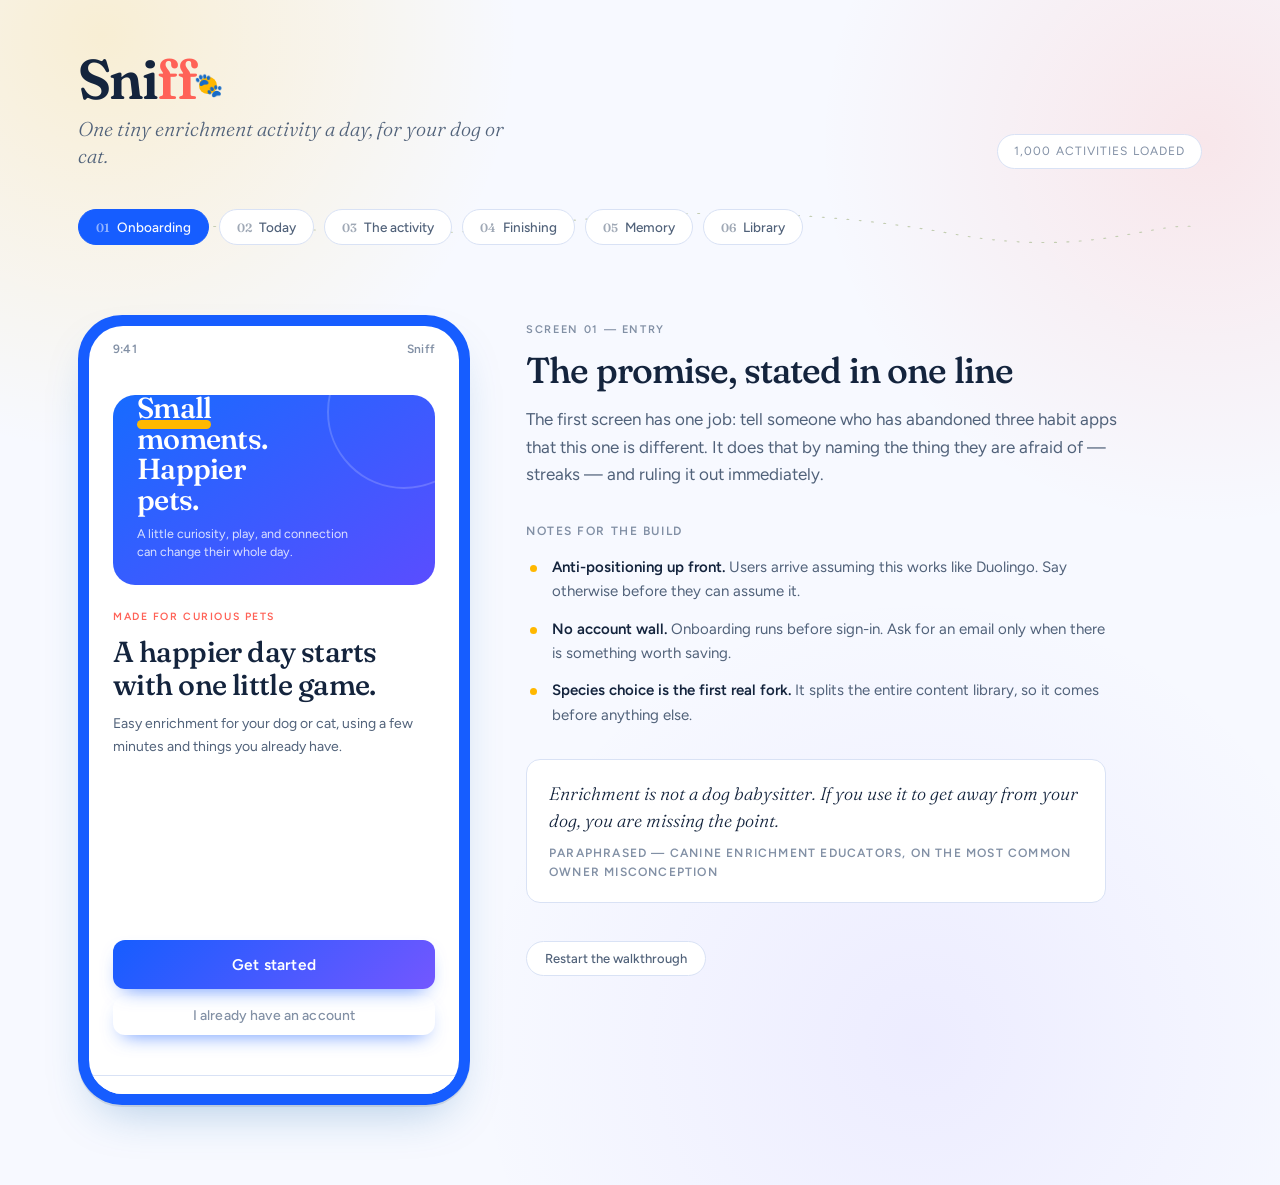
==== commit fe929a54: "Build personalized pet activity prototype" ====
--- a/sniff-prototype.html
+++ b/sniff-prototype.html
@@ -9,20 +9,21 @@
 <link href="https://fonts.googleapis.com/css2?family=Fraunces:opsz,wght@9..144,300..700&family=Figtree:wght@400;500;600&display=swap" rel="stylesheet">
 <style>
 :root{
-  --paper:#EDF0E7;
-  --paper-deep:#E3E8D9;
-  --card:#FCFDFA;
-  --ink:#16241A;
-  --ink-soft:#4C5C4E;
-  --ink-faint:#7F8D7F;
-  --line:#D3DAC7;
-  --moss:#2C4632;
-  --grass:#A8CC3A;
-  --grass-deep:#5F7A16;
-  --ochre:#E0A03A;
-  --ochre-pale:#F7ECD4;
-  --ochre-deep:#7A5410;
-  --clay:#C4643C;
+  --paper:#F7F9FF;
+  --paper-deep:#EAF0FF;
+  --card:#FFFFFF;
+  --ink:#14243D;
+  --ink-soft:#51627A;
+  --ink-faint:#8290A5;
+  --line:#D9E2F5;
+  --moss:#165DFF;
+  --grass:#FFB800;
+  --grass-deep:#165DFF;
+  --ochre:#FFB800;
+  --ochre-pale:#FFF6DA;
+  --ochre-deep:#8A5A00;
+  --clay:#FF6257;
+  --violet:#7357FF;
   --r:14px;
   --display:"Fraunces",Georgia,"Times New Roman",serif;
   --body:"Figtree",-apple-system,BlinkMacSystemFont,"Segoe UI",system-ui,sans-serif;
@@ -30,7 +31,7 @@
 *{box-sizing:border-box;margin:0;padding:0}
 html{-webkit-text-size-adjust:100%}
 body{
-  background:var(--paper);
+  background:radial-gradient(circle at 8% 3%,rgba(255,184,0,.17),transparent 26rem),radial-gradient(circle at 94% 12%,rgba(255,98,87,.12),transparent 24rem),radial-gradient(circle at 72% 88%,rgba(115,87,255,.08),transparent 28rem),var(--paper);
   color:var(--ink);
   font-family:var(--body);
   font-size:16px;
@@ -46,7 +47,7 @@
 .mast{padding:52px 0 30px}
 .mast-row{display:flex;align-items:flex-end;justify-content:space-between;gap:32px;flex-wrap:wrap}
 .brand{font-family:var(--display);font-size:56px;font-weight:600;letter-spacing:-.028em;line-height:.95;font-variation-settings:"SOFT" 60,"WONK" 1}
-.brand em{font-style:normal;color:var(--grass-deep)}
+.brand em{font-style:normal;color:var(--clay)}
 .tag{font-family:var(--display);font-size:20px;font-weight:300;font-style:italic;color:var(--ink-soft);margin-top:10px;max-width:34ch;line-height:1.35}
 .stamp{border:1px solid var(--line);border-radius:999px;padding:7px 16px;font-size:12px;letter-spacing:.09em;text-transform:uppercase;color:var(--ink-faint);white-space:nowrap;background:var(--card)}
 
@@ -70,7 +71,7 @@
 .phone-col{position:sticky;top:28px}
 .phone{
   width:392px;height:790px;background:var(--moss);border-radius:44px;padding:11px;
-  box-shadow:0 2px 0 rgba(22,36,26,.10),0 22px 44px -20px rgba(22,36,26,.34);
+  box-shadow:0 2px 0 rgba(20,36,61,.10),0 22px 48px -20px rgba(23,104,172,.36);
 }
 .glass{
   width:100%;height:100%;background:var(--card);border-radius:34px;overflow:hidden;
@@ -99,11 +100,11 @@
 
 /* ---------- controls ---------- */
 .btn{
-  display:block;width:100%;text-align:center;background:var(--moss);color:var(--paper);
+  display:block;width:100%;text-align:center;background:linear-gradient(135deg,var(--moss),var(--violet));color:#fff;
   border-radius:12px;padding:15px;font-size:15.5px;font-weight:600;letter-spacing:.01em;
-  transition:transform .1s,opacity .16s;
-}
-.btn:hover{opacity:.9}
+  box-shadow:0 9px 20px -10px rgba(22,93,255,.75);transition:transform .14s,box-shadow .16s,opacity .16s;
+}
+.btn:hover{opacity:.96;transform:translateY(-1px);box-shadow:0 12px 24px -10px rgba(22,93,255,.85)}
 .btn:active{transform:scale(.985)}
 .btn.ghost{background:transparent;color:var(--ink-faint);font-weight:500;font-size:14px;padding:11px}
 .btn.ghost:hover{color:var(--ink)}
@@ -114,8 +115,8 @@
   border:1px solid var(--line);background:var(--card);border-radius:11px;
   padding:11px 14px;font-size:14px;font-weight:500;text-align:left;transition:all .14s;
 }
-.chip:hover{border-color:var(--ink-faint)}
-.chip[aria-pressed="true"]{background:var(--moss);border-color:var(--moss);color:var(--paper)}
+.chip:hover{border-color:#9CB8FA;transform:translateY(-1px);box-shadow:0 8px 18px -14px rgba(22,93,255,.7)}
+.chip[aria-pressed="true"]{background:linear-gradient(135deg,var(--moss),var(--violet));border-color:transparent;color:#fff;box-shadow:0 8px 18px -12px rgba(22,93,255,.8)}
 .chip.sm{padding:7px 13px;font-size:12.5px;border-radius:999px}
 .grid2{display:grid;grid-template-columns:1fr 1fr;gap:9px}
 .flow{display:flex;flex-wrap:wrap;gap:7px}
@@ -129,7 +130,7 @@
 /* ---------- activity card ---------- */
 .act-art{
   height:150px;border-radius:var(--r);display:flex;align-items:center;justify-content:center;
-  background:var(--paper-deep);position:relative;overflow:hidden;
+  background:linear-gradient(145deg,#EEF4FF,#FFF3D7);position:relative;overflow:hidden;
 }
 .act-art svg{width:96px;height:96px}
 .mark{stroke:var(--grass-deep);fill:none;stroke-width:2.1;stroke-linecap:round;stroke-linejoin:round}
@@ -157,10 +158,37 @@
 /* ---------- pet header ---------- */
 .pet-row{display:flex;align-items:center;gap:10px}
 .avatar{
-  width:34px;height:34px;border-radius:50%;background:var(--grass);
+  width:38px;height:38px;border-radius:13px;background:var(--paper-deep);
   display:flex;align-items:center;justify-content:center;
-  font-family:var(--display);font-size:16px;font-weight:600;color:var(--moss);
-}
+  font-family:var(--display);font-size:21px;font-weight:600;color:var(--moss);
+  box-shadow:inset 0 0 0 1px var(--line);
+}
+.pet-hero{height:190px;border-radius:22px;display:flex;flex-direction:column;align-items:flex-start;justify-content:flex-end;padding:24px;background:linear-gradient(145deg,#176BFF 0%,#5A4DFF 100%);position:relative;overflow:hidden;color:#fff}
+.pet-hero::before{content:"";position:absolute;width:150px;height:150px;border:2px solid rgba(255,255,255,.18);border-radius:50%;right:-46px;top:-60px}
+.pet-hero::after{content:"";position:absolute;width:74px;height:9px;border-radius:999px;background:var(--grass);left:24px;top:25px}
+.hero-message{font-family:var(--display);font-size:29px;font-weight:550;line-height:1.05;letter-spacing:-.025em;max-width:9ch;position:relative;z-index:1}
+.hero-sub{font-size:12.5px;line-height:1.45;color:rgba(255,255,255,.82);margin-top:10px;max-width:27ch;position:relative;z-index:1}
+.pet-face{width:90px;height:90px;border-radius:28px;display:grid;place-items:center;font-size:52px;line-height:1;background:#fff;box-shadow:0 12px 28px rgba(8,54,94,.18);transform:rotate(-4deg);position:relative;z-index:1}
+.pet-face.cat{transform:rotate(5deg);background:#FFF3D9}
+.pet-line{position:relative;display:block;width:52px;height:45px;border:3px solid currentColor;border-radius:45% 45% 48% 48%;color:var(--moss);background:#fff}
+.pet-line::before,.pet-line::after{content:"";position:absolute;z-index:-1;width:20px;height:25px;border:3px solid currentColor;background:#fff;top:-12px}
+.pet-line::before{left:-6px;transform:rotate(-26deg);border-radius:14px 8px 12px 8px}
+.pet-line::after{right:-6px;transform:rotate(26deg);border-radius:8px 14px 8px 12px}
+.pet-line.cat::before,.pet-line.cat::after{width:19px;height:22px;top:-9px;border-radius:3px}
+.pet-line.cat::before{left:0;transform:rotate(-16deg)}
+.pet-line.cat::after{right:0;transform:rotate(16deg)}
+.pet-line i{position:absolute;left:50%;top:25px;width:8px;height:6px;transform:translateX(-50%);background:currentColor;border-radius:50% 50% 65% 65%}
+.pet-line i::before,.pet-line i::after{content:"";position:absolute;width:5px;height:7px;background:currentColor;border-radius:50%;top:-13px}
+.pet-line i::before{left:-11px}.pet-line i::after{right:-11px}
+.pet-face .pet-line{transform:scale(1.15)}
+.species-art{width:64px;height:60px;border-radius:18px;background:linear-gradient(145deg,#EEF4FF,#FFF7E3);display:flex;align-items:center;justify-content:center;isolation:isolate;flex:0 0 auto}
+.species-logo{display:block;width:100%;height:100%;border-radius:inherit;background-image:url('sniff-hero-pets-v2.png');background-repeat:no-repeat;background-size:200% auto;background-position-y:center}
+.species-logo.dog{background-position-x:left}.species-logo.cat{background-position-x:right}
+.species-grid{display:grid;grid-template-columns:1fr 1fr;gap:9px}
+.species-grid .chip{padding:13px 11px;display:flex;align-items:center;gap:9px;min-width:0}
+.species-grid .species-art{width:42px;height:42px;border-radius:13px;font-size:23px}
+.species-grid .pet-line{transform:scale(.68)}
+.brand-paw{display:inline-flex;align-items:center;justify-content:center;width:.76em;height:.76em;margin-left:.12em;border-radius:50%;background:var(--grass);color:var(--moss);font-family:var(--body);font-size:.42em;vertical-align:.24em}
 
 /* ---------- memory scrapbook ---------- */
 .book{display:grid;grid-template-columns:repeat(3,1fr);gap:9px}
@@ -255,10 +283,10 @@
   <header class="mast">
     <div class="mast-row">
       <div>
-        <div class="brand">Sni<em>ff</em></div>
+        <div class="brand">Sni<em>ff</em><span class="brand-paw" aria-hidden="true">🐾</span></div>
         <p class="tag">One tiny enrichment activity a day, for your dog or cat.</p>
       </div>
-      <div class="stamp">Interactive prototype</div>
+      <div class="stamp">1,000 activities loaded</div>
     </div>
 
     <nav class="trail" aria-label="Walkthrough sections">
@@ -303,6 +331,7 @@
   </div>
 </div>
 
+<script src="activities-data.js"></script>
 <script>
 /* ============ category marks ============ */
 const MARKS = {
@@ -314,10 +343,20 @@
   social:'<circle cx="25" cy="33" r="15" class="mark"/><circle cx="43" cy="33" r="15" class="mark"/><circle cx="34" cy="33" r="3.2" class="mark-fill"/>'
 };
 const CATNAME = {foraging:'Foraging',cognitive:'Cognitive',sensory:'Sensory',physical:'Physical',passive:'Calming',social:'Social'};
+const SPECIES = {
+  dog:['Dog','🐶','Luna'],cat:['Cat','🐱','Milo'],rabbit:['Rabbit','🐰','Clover'],'guinea-pig':['Guinea pig','🐹','Pip'],hamster:['Hamster','🐹','Peanut'],
+  parrot:['Parrot','🦜','Kiwi'],rat:['Rat','🐀','Remy'],ferret:['Ferret','🐾','Noodle'],chinchilla:['Chinchilla','🐭','Dusty'],bird:['Bird','🐦','Sunny'],
+  'bearded-dragon':['Bearded dragon','🦎','Spike'],'betta-fish':['Betta fish','🐟','Finn'],turtle:['Turtle','🐢','Shelly'],'hermit-crab':['Hermit crab','🦀','Sandy'],
+  fish:['Fish','🐠','Bubbles'],gecko:['Gecko','🦎','Echo'],snake:['Snake','🐍','Noodle'],toad:['Toad','🐸','Moss'],axolotl:['Axolotl','🫧','Lotl']
+};
 function mark(cat,cls){return '<svg viewBox="0 0 66 66" aria-hidden="true" class="'+(cls||'')+'">'+MARKS[cat]+'</svg>';}
+function petLine(sp){return '<span class="pet-line '+sp+'" aria-hidden="true"><i></i></span>';}
+function speciesLabel(sp){return (SPECIES[sp]||[sp])[0];}
+function speciesIcon(sp){return (SPECIES[sp]||['','🐾'])[1];}
+function speciesArt(sp){return sp==='dog'||sp==='cat'?'<span class="species-logo '+sp+'" aria-hidden="true"></span>':'<span aria-hidden="true">'+speciesIcon(sp)+'</span>';}
 
 /* ============ content library ============ */
-const LIB = [
+const CURATED_LIB = [
   /* ---- dog ---- */
   {id:'d1',sp:'dog',t:'Towel burrito',cat:'foraging',tier:1,min:3,mat:['A hand towel','Her kibble'],
    desc:'A rolled-up towel hides her dinner. She unrolls it with her nose.',
@@ -422,6 +461,7 @@
    steps:['Rub a clean cloth on a fence post, tree or doorstep outside.','Bring it in and leave it on the floor.','Say nothing and let him find it.','Swap it for a fresh one in a few days.'],
    safe:'Avoid anywhere unknown animals may have been if he is unvaccinated.'}
 ];
+const LIB = [...CURATED_LIB,...(window.THOUSAND_ACTIVITIES||[])];
 
 /* ============ state ============ */
 const SEED = [
@@ -432,28 +472,75 @@
   {id:'s9',cat:'sensory',d:'Nov 9',photo:false}
 ];
 let S = {};
-function hardReset(){
-  S = {screen:'welcome',sp:null,name:'',age:null,size:null,energy:null,
+const STORAGE_KEY = 'sniff-mvp-v1';
+const DEV_RESET_ON_OPEN = ['localhost','127.0.0.1',''].includes(window.location.hostname);
+function hardReset(clear=true){
+  if(clear) localStorage.removeItem(STORAGE_KEY);
+  S = {screen:'welcome',sp:null,name:'',age:null,size:null,energy:null,attention:null,
        limits:[],mats:[],act:null,swaps:0,sessions:SEED.slice(),
-       done:null,photo:false,reaction:null,favs:['d1','d4'],filter:'all'};
+       done:null,photo:false,reaction:null,favs:['d1','d4'],filter:'all',reactions:{},dismissed:[]};
   render();
   window.scrollTo({top:0,behavior:'smooth'});
 }
+function boot(){
+  // Development previews always start clean; deployed builds may restore a profile.
+  if(DEV_RESET_ON_OPEN){hardReset(true);return;}
+  try {
+    const saved=JSON.parse(localStorage.getItem(STORAGE_KEY));
+    if(saved&&saved.screen){S={...saved,attention:saved.attention||null,reactions:saved.reactions||{},dismissed:saved.dismissed||[]};render();return;}
+  } catch (_) {}
+  hardReset(false);
+}
+function persist(){try{localStorage.setItem(STORAGE_KEY,JSON.stringify(S));}catch(_){}}
 
 /* ============ selection logic ============ */
 function pool(){
   const sp = S.sp || 'dog';
   return LIB.filter(a=>a.sp===sp);
 }
+function ownsMaterial(required){
+  if(!S.mats.length)return true;
+  const r=required.toLowerCase();
+  const aliases={'kibble':['Kibble'],'treat':['Treats','Kibble'],'towel':['Towels'],'cardboard':['Cardboard'],'cup':['Cups'],'bowl':['Cups'],'muffin':['Muffin tin'],'peanut':['Peanut butter'],'yoghurt':['Yoghurt'],'lick mat':['Lick mat'],'snuffle':['Snuffle mat'],'wand':['Wand toy'],'ping pong':['Ping pong balls'],'paper bag':['Paper bags'],'herb':['Dried herbs']};
+  const key=Object.keys(aliases).find(k=>r.includes(k));
+  return !key||aliases[key].some(x=>S.mats.includes(x));
+}
+function isSafe(a){
+  const text=(a.t+' '+a.desc+' '+(a.safe||'')).toLowerCase();
+  if(S.limits.includes('Mobility issues')&&(a.cat==='physical'||text.includes('jump')))return false;
+  if(S.limits.includes('Guards food')&&a.mat.some(m=>/kibble|treat|food|peanut|yoghurt/i.test(m)))return false;
+  if(S.limits.includes('Food allergies')&&a.mat.some(m=>/peanut|yoghurt/i.test(m)))return false;
+  if((S.limits.includes('Senior')||S.limits.includes('Recovering'))&&a.tier>1)return false;
+  return a.mat.every(ownsMaterial);
+}
 function pick(){
   const p = pool();
   const recent = S.sessions.slice(0,3).map(x=>x.id);
-  const ok = p.filter(a=>!recent.includes(a.id) && a.tier<=(S.energy==='high'?3:2));
-  const list = ok.length?ok:p;
-  return list[S.swaps % list.length];
-}
-function petName(){return S.name.trim() || (S.sp==='cat'?'Milo':'Luna');}
+  const maxTier=S.energy==='high'?3:S.energy==='medium'?2:1;
+  let ok=p.filter(a=>!recent.includes(a.id)&&!S.dismissed.includes(a.id)&&a.tier<=maxTier&&isSafe(a));
+  if(!ok.length)ok=p.filter(a=>!S.dismissed.includes(a.id)&&isSafe(a));
+  const loved=Object.entries(S.reactions).filter(([,r])=>r==='loved').map(([id])=>LIB.find(a=>a.id===id)?.cat);
+  ok.sort((a,b)=>{
+    const lovedScore=loved.filter(x=>x===b.cat).length-loved.filter(x=>x===a.cat).length;
+    if(lovedScore)return lovedScore;
+    const attentionScore=(b.attention===S.attention)-(a.attention===S.attention);
+    if(attentionScore)return attentionScore;
+    return a.sourceNumber&&b.sourceNumber?a.sourceNumber-b.sourceNumber:0;
+  });
+  const list=ok.length?ok:p.filter(isSafe);
+  if(!list.length)return p[0];
+  if(S.attention==='high')list.sort((a,b)=>b.min-a.min);
+  if(S.attention==='low')list.sort((a,b)=>a.min-b.min);
+  const day=Math.floor(Date.now()/86400000);
+  const petSeed=[...petName()].reduce((n,c)=>n+c.charCodeAt(0),0);
+  return list[(day+petSeed+S.swaps)%list.length];
+}
+function petName(){return S.name.trim() || (SPECIES[S.sp]||['','',S.sp==='cat'?'Milo':'Luna'])[2];}
 function initial(){return petName().charAt(0).toUpperCase();}
+function todayLabel(){return new Date().toLocaleDateString(undefined,{weekday:'short',day:'numeric',month:'short'});}
+function attentionPlan(){
+  return S.attention==='high'?'Two short connection moments today':S.attention==='low'?'One easy, independent activity':'One focused play session today';
+}
 
 /* ============ walkthrough nav ============ */
 const TRAIL = [
@@ -473,7 +560,7 @@
   return 'today';
 }
 function jump(t){
-  if(t.s!=='welcome' && !S.sp){S.sp='dog';S.name='Luna';S.energy='medium';S.mats=['Kibble','Towels','Cardboard','Treats'];}
+  if(t.s!=='welcome' && !S.sp){S.sp='dog';S.name='Luna';S.energy='medium';S.attention='high';S.mats=['Kibble','Towels','Cardboard','Treats'];}
   if(t.s==='detail'||t.s==='done'){S.act=S.act||pick();}
   S.screen=t.s;render();
 }
@@ -496,9 +583,10 @@
     n:['<b>Bands, not exact figures.</b> Nobody wants to type a birth date. Bands are enough to filter age-inappropriate activities.',
        '<b>Size gates real things.</b> Box tunnels and certain puzzle feeders are not suitable at both ends of the size range.',
        '<b>Multi-pet households get separate profiles</b> — but the daily card still shows one pet at a time. Two activities at once breaks the core promise.']},
-  ob3:{k:'Screen 03 — onboarding',t:'Energy, and the things to avoid',
-    l:'Energy level sets the ceiling on intensity. The limitations list is the safety-critical field in the entire product — it is the difference between a good recommendation and an injured animal.',
+  ob3:{k:'Screen 03 — onboarding',t:'Energy and attention are different',
+    l:'Intensity describes how active the activity should be. Attention describes how much connection the pet needs. Keeping them separate produces a more accurate daily plan.',
     n:['<b>Limitations are hard filters, never soft weights.</b> A mobility-limited dog must never be shown a box tunnel, regardless of how well it scores otherwise.',
+       '<b>Attention controls frequency.</b> A medium-energy pet with high attention needs gets more connection moments without being pushed into high-intensity exercise.',
        '<b>Start everyone at tier one anyway.</b> Even a high-energy dog gets the easiest activities for the first week. Earning trust beats matching capability.',
        '<b>Behaviour problems get their own path.</b> An optional branch here — chewing, barking, night activity, litter box issues — biases early recommendations and routes serious cases toward a professional.']},
   ob4:{k:'Screen 04 — onboarding',t:'What is already in the house',
@@ -540,6 +628,7 @@
 
 /* ============ render ============ */
 function render(){
+  persist();
   const scr = document.getElementById('screen');
   const nav = document.getElementById('navbar');
   const showNav = ['today','detail','done','reacted','memory','library'].includes(S.screen);
@@ -597,7 +686,9 @@
 function snap(){S.photo=!S.photo;render();}
 function react(r){
   S.reaction=r;
-  S.sessions.unshift({id:S.act.id,cat:S.act.cat,d:'Nov 19',photo:S.photo});
+  S.reactions[S.act.id]=r;
+  if(r==='no'&&!S.dismissed.includes(S.act.id))S.dismissed.push(S.act.id);
+  S.sessions.unshift({id:S.act.id,cat:S.act.cat,d:new Date().toLocaleDateString(undefined,{month:'short',day:'numeric'}),photo:S.photo});
   S.screen='reacted';render();
 }
 function fav(id,e){
@@ -613,20 +704,14 @@
 
 welcome:()=>`
   <div style="flex:1;display:flex;flex-direction:column;justify-content:center;gap:24px;padding:20px 0">
-    <div class="act-art" style="height:180px;background:var(--moss)">
-      <svg viewBox="0 0 66 66" aria-hidden="true" style="width:110px;height:110px">
-        <g style="stroke:var(--grass);fill:none;stroke-width:2.1;stroke-linecap:round;stroke-linejoin:round">
-          <path d="M8 54 C 20 46, 24 32, 34 26 S 52 20, 58 8"/>
-        </g>
-        <g style="fill:var(--grass)">
-          <circle cx="16" cy="32" r="2.8"/><circle cx="31" cy="21" r="2.8"/>
-          <circle cx="46" cy="34" r="2.8"/><circle cx="35" cy="45" r="2.8"/>
-        </g>
-      </svg>
+    <div class="pet-hero" aria-label="Sniff's promise: small moments make happier pets">
+      <p class="hero-message">Small moments. Happier pets.</p>
+      <p class="hero-sub">A little curiosity, play, and connection can change their whole day.</p>
     </div>
     <div>
-      <h1 class="h-lg">One small thing a day for your animal.</h1>
-      <p class="body-sm" style="margin-top:12px">Three minutes. Things you already own. No streaks to break and nothing to catch up on.</p>
+      <p class="eyebrow" style="color:var(--clay);margin-bottom:9px">Made for curious pets</p>
+      <h1 class="h-lg">A happier day starts with one little game.</h1>
+      <p class="body-sm" style="margin-top:12px">Easy enrichment for your dog or cat, using a few minutes and things you already have.</p>
     </div>
     <div class="spacer"></div>
     <div style="display:flex;flex-direction:column;gap:7px">
@@ -643,9 +728,7 @@
   <div style="margin-top:28px;display:flex;flex-direction:column;gap:11px">
     ${['dog','cat'].map(sp=>`
       <button class="chip" style="padding:20px;display:flex;align-items:center;gap:16px" onclick="setSp('${sp}')">
-        <span style="width:52px;height:52px;border-radius:14px;background:var(--paper-deep);display:flex;align-items:center;justify-content:center">
-          ${mark(sp==='dog'?'foraging':'sensory')}
-        </span>
+        <span class="species-art">${speciesArt(sp)}</span>
         <span>
           <span style="display:block;font-size:17px;font-weight:600;text-transform:capitalize">${sp}</span>
           <span style="display:block;font-size:12.5px;color:var(--ink-faint);font-weight:400;margin-top:2px">
@@ -654,18 +737,26 @@
         </span>
       </button>`).join('')}
   </div>
+  <p class="eyebrow" style="margin:24px 0 10px">More pets</p>
+  <div class="species-grid">
+    ${Object.keys(SPECIES).filter(sp=>sp!=='dog'&&sp!=='cat').map(sp=>`
+      <button class="chip" onclick="setSp('${sp}')">
+        <span class="species-art">${speciesArt(sp)}</span>
+        <span style="font-size:12.5px;font-weight:600;line-height:1.2">${speciesLabel(sp)}</span>
+      </button>`).join('')}
+  </div>
   <div class="spacer"></div>
-  <p class="note">Cat activities are written separately by a feline behaviour consultant — they follow the hunt sequence, not a shrunken dog routine.</p>`,
+  <p class="note">Choose the exact species so the recommendation engine only considers activities written for that kind of pet.</p>`,
 
 ob2:()=>`
   <div style="padding-top:26px">
     <p class="eyebrow">Step 2 of 4</p>
-    <h2 class="h-md" style="margin-top:10px">Tell us about your ${S.sp}.</h2>
+    <h2 class="h-md" style="margin-top:10px">Tell us about your ${speciesLabel(S.sp).toLowerCase()}.</h2>
   </div>
   <div style="margin-top:24px;display:flex;flex-direction:column;gap:20px">
     <div>
       <p class="eyebrow" style="margin-bottom:8px">Name</p>
-      <input class="field" id="nm" value="${S.name}" placeholder="${S.sp==='cat'?'Milo':'Luna'}" oninput="setName(this.value)" aria-label="Pet name">
+      <input class="field" id="nm" value="${S.name}" placeholder="${(SPECIES[S.sp]||['','',S.sp==='cat'?'Milo':'Luna'])[2]}" oninput="setName(this.value)" aria-label="Pet name">
     </div>
     <div>
       <p class="eyebrow" style="margin-bottom:8px">Age</p>
@@ -688,15 +779,24 @@
 ob3:()=>`
   <div style="padding-top:26px">
     <p class="eyebrow">Step 3 of 4</p>
-    <h2 class="h-md" style="margin-top:10px">How much energy has ${petName()} got?</h2>
-  </div>
-  <div style="margin-top:22px;display:flex;flex-direction:column;gap:9px">
+    <h2 class="h-md" style="margin-top:10px">What kind of engagement does ${petName()} need?</h2>
+  </div>
+  <p class="eyebrow" style="margin:22px 0 9px">Activity intensity</p>
+  <div style="display:flex;flex-direction:column;gap:9px">
     ${[['low','Settles easily, short bursts'],['medium','Keen but not relentless'],['high','Never seems to run out']].map(([k,d])=>
       `<button class="chip" aria-pressed="${S.energy===k}" onclick="setVal('energy','${k}')" style="padding:14px 16px">
         <span style="display:block;font-size:15px;font-weight:600;text-transform:capitalize">${k}</span>
         <span style="display:block;font-size:12.5px;opacity:.72;font-weight:400;margin-top:2px">${d}</span>
       </button>`).join('')}
   </div>
+  <p class="eyebrow" style="margin:24px 0 9px">Attention needed</p>
+  <div class="grid2">
+    ${[['low','Independent'],['medium','Regular check-ins'],['high','Frequent connection']].map(([k,d])=>
+      `<button class="chip" aria-pressed="${S.attention===k}" onclick="setVal('attention','${k}')" style="padding:13px 12px">
+        <span style="display:block;font-size:14px;font-weight:600;text-transform:capitalize">${k}</span>
+        <span style="display:block;font-size:11.5px;opacity:.72;font-weight:400;margin-top:2px">${d}</span>
+      </button>`).join('')}
+  </div>
   <div style="margin-top:26px">
     <p class="eyebrow" style="margin-bottom:9px">Anything we should avoid?</p>
     <div class="flow">
@@ -705,8 +805,8 @@
     </div>
   </div>
   <div class="spacer"></div>
-  <p class="note" style="margin-top:20px">These are hard filters. Anything you flag here is removed from the library entirely, not just ranked lower.</p>
-  <button class="btn" style="margin-top:18px" onclick="go('ob4')" ${!S.energy?'disabled':''}>Continue</button>`,
+  <p class="note" style="margin-top:20px">We use both answers separately: intensity shapes the activity; attention shapes how often and how involved it should be.</p>
+  <button class="btn" style="margin-top:18px" onclick="go('ob4')" ${!S.energy||!S.attention?'disabled':''}>Continue</button>`,
 
 ob4:()=>`
   <div style="padding-top:26px">
@@ -728,12 +828,12 @@
   const a=S.act||pick();
   return `
   <div class="pet-row" style="padding:6px 0 18px">
-    <span class="avatar">${initial()}</span>
+    <span class="avatar" aria-label="${speciesLabel(S.sp||'dog')} profile">${speciesIcon(S.sp||'dog')}</span>
     <span style="flex:1">
       <span style="display:block;font-size:14.5px;font-weight:600;line-height:1.2">${petName()}</span>
-      <span style="display:block;font-size:11.5px;color:var(--ink-faint)">${S.age||'1–7'} · ${S.size||'Medium'} ${S.sp||'dog'}</span>
+      <span style="display:block;font-size:11.5px;color:var(--ink-faint)">${S.age||'1–7'} · ${S.size||'Medium'} ${speciesLabel(S.sp||'dog').toLowerCase()}</span>
     </span>
-    <span class="body-xs">Wed 19 Nov</span>
+    <span class="body-xs">${todayLabel()}</span>
   </div>
 
   <p class="eyebrow" style="margin-bottom:11px">Today's activity</p>
@@ -744,6 +844,11 @@
     <span class="pill">${a.min} min</span>
     <span class="pill">${CATNAME[a.cat]}</span>
     ${a.mat.map(m=>`<span class="pill">${m}</span>`).join('')}
+    ${a.sourceNumber?`<span class="pill">Activity #${a.sourceNumber}</span>`:''}
+  </div>
+  <div class="why" style="margin-top:13px;background:var(--paper-deep)">
+    <p class="eyebrow" style="color:var(--moss)">Personalized for ${petName()}</p>
+    <p style="color:var(--ink-soft)">${attentionPlan()}. ${S.energy==='high'?'More active':S.energy==='low'?'Gentle':'Medium-intensity'} ideas, matched to ${S.attention||'medium'} attention needs.</p>
   </div>
   <p class="body-sm" style="margin-top:13px">${a.desc}</p>
 
@@ -850,7 +955,7 @@
       <h2 class="h-md">${petName()}'s book</h2>
       <p class="body-xs" style="margin-top:3px">November</p>
     </div>
-    <span class="avatar">${initial()}</span>
+    <span class="avatar" aria-label="${speciesLabel(S.sp||'dog')} profile">${speciesIcon(S.sp||'dog')}</span>
   </div>
 
   <div class="stat-row" style="margin-bottom:18px">
@@ -888,7 +993,7 @@
   return `
   <div style="padding:6px 0 14px">
     <h2 class="h-md">Library</h2>
-    <p class="body-xs" style="margin-top:3px">${pool().length} activities for ${petName()}</p>
+    <p class="body-xs" style="margin-top:3px">${pool().length} matched activities for ${petName()}</p>
   </div>
 
   <div class="flow" style="margin-bottom:6px">
@@ -915,7 +1020,7 @@
 
 };
 
-hardReset();
+boot();
 </script>
 </body>
 </html>
